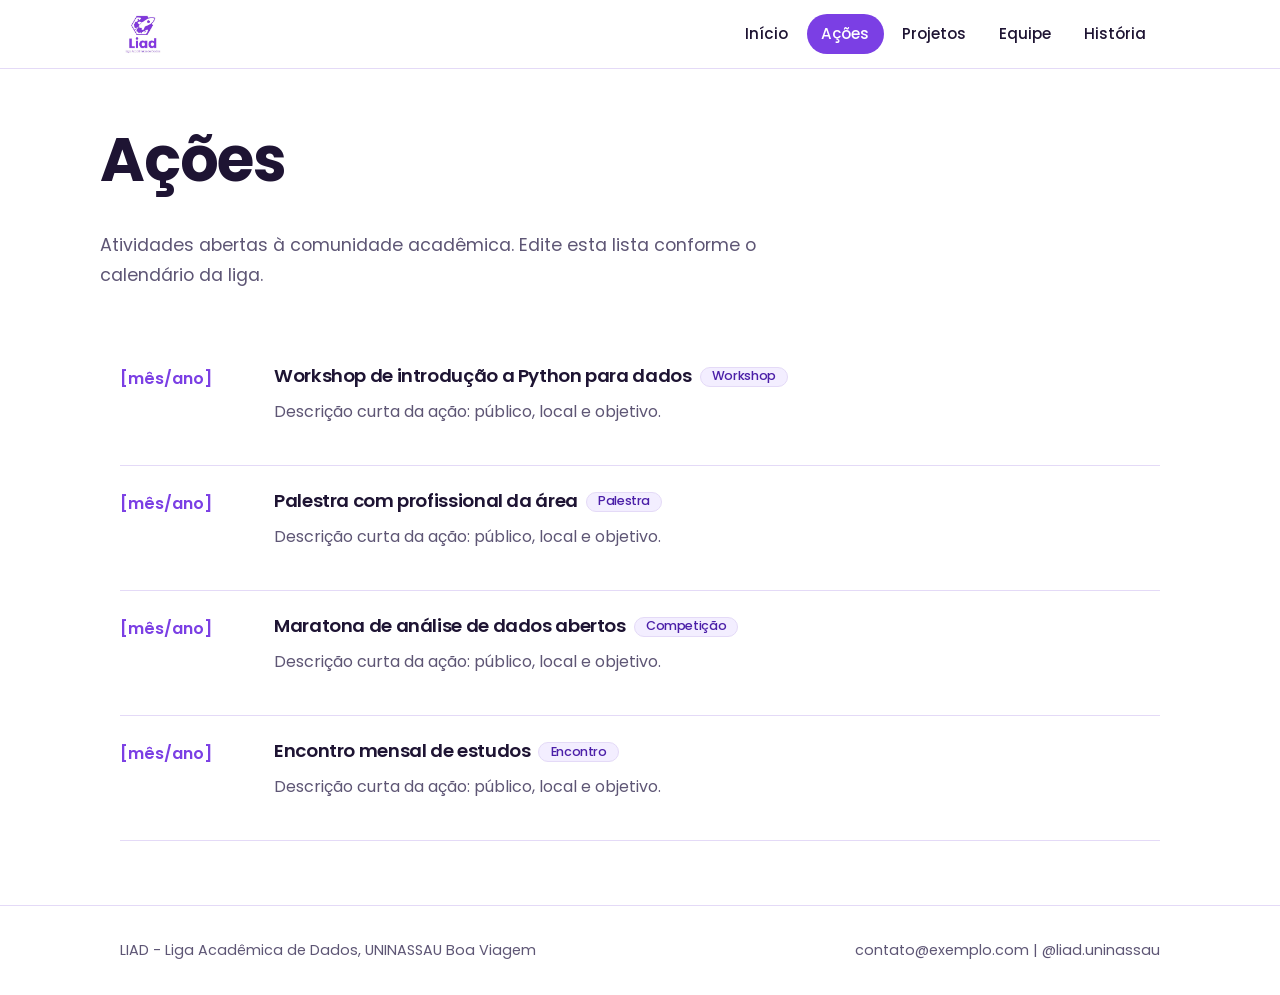
==== acoes.html @ dee8a7f7 "Add files via upload" ====
<!doctype html>
<html lang="pt-BR"><head><meta charset="utf-8"><meta name="viewport" content="width=device-width,initial-scale=1">
<title>Ações | LIAD UNINASSAU</title><meta name="description" content="Ações da LIAD: workshops, minicursos e encontros.">
<link rel="icon" href="assets/logo.png">
<link rel="preconnect" href="https://fonts.googleapis.com"><link rel="preconnect" href="https://fonts.gstatic.com" crossorigin>
<link href="https://fonts.googleapis.com/css2?family=Poppins:wght@400;500;600;700&display=swap" rel="stylesheet">
<link rel="stylesheet" href="style.css"></head>
<body><header id="site-header"></header>
<main>
<div class="wrap page-head"><h1>Ações</h1><p>Atividades abertas à comunidade acadêmica. Edite esta lista conforme o calendário da liga.</p></div>
<section style="padding-top:1rem"><div class="wrap"><ul class="list">
<li class="item"><time>[mês/ano]</time><div><h3>Workshop de introdução a Python para dados<span class="tag">Workshop</span></h3><p class="mut">Descrição curta da ação: público, local e objetivo.</p></div></li>
<li class="item"><time>[mês/ano]</time><div><h3>Palestra com profissional da área<span class="tag">Palestra</span></h3><p class="mut">Descrição curta da ação: público, local e objetivo.</p></div></li>
<li class="item"><time>[mês/ano]</time><div><h3>Maratona de análise de dados abertos<span class="tag">Competição</span></h3><p class="mut">Descrição curta da ação: público, local e objetivo.</p></div></li>
<li class="item"><time>[mês/ano]</time><div><h3>Encontro mensal de estudos<span class="tag">Encontro</span></h3><p class="mut">Descrição curta da ação: público, local e objetivo.</p></div></li></ul></div></section>
</main>
<footer id="site-footer"></footer>
<script src="layout.js"></script></body></html>
---- style.css ----
:root{--v:#7B3FE4;--vd:#4B1FA8;--ink:#1E1433;--mut:#5E5675;--lav:#F3EEFF;--line:#E4DAF7;--bg:#fff;--hex:polygon(50% 0,100% 25%,100% 75%,50% 100%,0 75%,0 25%)}
@media(prefers-color-scheme:dark){:root:not([data-force-light]){--ink:#F1EBFF;--mut:#B7AACF;--lav:#241942;--line:#3A2D5E;--bg:#150E26;--v:#A07BF2;--vd:#C9B2FF}}
*{box-sizing:border-box}
html{scroll-behavior:smooth}
body{margin:0;font:400 1rem/1.7 'Poppins',system-ui,sans-serif;color:var(--ink);background:var(--bg)}
img{max-width:100%}
a{color:var(--v)}
:focus-visible{outline:3px solid var(--v);outline-offset:3px;border-radius:4px}
.wrap{max-width:1080px;margin:0 auto;padding:0 1.25rem}
header{position:sticky;top:0;z-index:10;background:color-mix(in srgb,var(--bg) 92%,transparent);backdrop-filter:blur(8px);border-bottom:1px solid var(--line)}
header .wrap{display:flex;align-items:center;justify-content:space-between;height:68px}
.brand img{height:46px;display:block}
@media(prefers-color-scheme:dark){.brand img{background:#fff;border-radius:8px;padding:2px 6px}}
nav ul{display:flex;gap:.25rem;list-style:none;margin:0;padding:0}
nav a{display:block;padding:.45rem .9rem;border-radius:999px;text-decoration:none;color:var(--ink);font-weight:500;font-size:.95rem}
nav a:hover{background:var(--lav)}
nav a[aria-current=page]{background:var(--v);color:#fff}
.menu-btn{display:none;background:none;border:1px solid var(--line);color:var(--ink);border-radius:8px;padding:.4rem .7rem;font:inherit;cursor:pointer}
@media(max-width:760px){.menu-btn{display:block}nav{display:none;position:absolute;top:68px;left:0;right:0;background:var(--bg);border-bottom:1px solid var(--line);padding:.75rem 1.25rem}nav.open{display:block}nav ul{flex-direction:column}}
h1,h2,h3{line-height:1.15;margin:0 0 .6em;letter-spacing:-.02em}
h1{font-size:clamp(2.2rem,5.5vw,3.8rem);font-weight:700}
h2{font-size:clamp(1.5rem,3vw,2.1rem);font-weight:600}
h3{font-size:1.15rem;font-weight:600}
p{margin:0 0 1em;max-width:62ch}
.mut{color:var(--mut)}
section{padding:4rem 0}
.alt{background:var(--lav)}
.btn{display:inline-block;padding:.75rem 1.5rem;border-radius:999px;background:var(--v);color:#fff;text-decoration:none;font-weight:600;margin:0 .5rem .5rem 0;border:2px solid var(--v)}
.btn:hover{background:var(--vd);border-color:var(--vd)}
.btn.ghost{background:none;color:var(--v)}
.btn.ghost:hover{background:var(--lav)}
.hero{padding:4.5rem 0 3.5rem}
.hero .wrap{display:grid;grid-template-columns:1.2fr 1fr;gap:2rem;align-items:center}
@media(max-width:860px){.hero .wrap{grid-template-columns:1fr}.cluster{order:-1;max-width:340px;margin:0 auto}}
.cluster{position:relative;aspect-ratio:1/1.05;width:100%;max-width:440px;justify-self:center}
.cluster .h{position:absolute;width:46%;aspect-ratio:.866/1;clip-path:var(--hex);display:grid;place-items:center;text-align:center;font-weight:600;font-size:clamp(.8rem,1.6vw,1.05rem);padding:.5rem}
.h1{left:27%;top:0;background:var(--v);color:#fff}
.h2{left:0;top:30%;background:var(--lav);color:var(--vd)}
.h3{left:54%;top:30%;background:var(--vd);color:#fff}
.h4{left:27%;top:60%;background:var(--line);color:var(--vd)}
.page-head{padding:3.5rem 0 1rem}
.page-head p{font-size:1.1rem;color:var(--mut)}
.links{list-style:none;margin:0;padding:0;border-top:1px solid var(--line)}
.links a{display:flex;justify-content:space-between;gap:1rem;padding:1.4rem .25rem;border-bottom:1px solid var(--line);text-decoration:none;color:var(--ink);font-size:1.3rem;font-weight:600}
.links a span{font-weight:400;font-size:.95rem;color:var(--mut);max-width:36ch;text-align:right}
.links a:hover{color:var(--v);padding-left:.75rem;transition:padding .2s}
@media(max-width:640px){.links a{flex-direction:column}.links a span{text-align:left}}
.list{list-style:none;margin:0;padding:0}
.item{display:grid;grid-template-columns:130px 1fr;gap:1.5rem;padding:1.5rem 0;border-bottom:1px solid var(--line)}
.item time{font-weight:600;color:var(--v)}
@media(max-width:640px){.item{grid-template-columns:1fr;gap:.25rem}}
.tag{display:inline-block;font-size:.8rem;font-weight:500;padding:.1rem .7rem;border-radius:999px;background:var(--lav);color:var(--vd);border:1px solid var(--line);margin-left:.5rem;vertical-align:middle}
.grid{display:grid;grid-template-columns:repeat(auto-fill,minmax(260px,1fr));gap:2.25rem 1.5rem}
.proj{border-left:4px solid var(--v);padding:.25rem 0 .25rem 1.25rem}
.person{display:flex;gap:1rem;align-items:center}
.avatar{flex:none;width:84px;aspect-ratio:.866/1;clip-path:var(--hex);background:var(--v);color:#fff;display:grid;place-items:center;font-weight:700;font-size:1.3rem}
.avatar img{width:100%;height:100%;object-fit:cover}
.person h3{margin:0}
.person p{margin:0;font-size:.9rem;color:var(--mut)}
.tl{list-style:none;margin:0;padding:0 0 0 1.75rem;border-left:3px solid var(--line)}
.tl li{position:relative;padding-bottom:2rem}
.tl li::before{content:"";position:absolute;left:calc(-1.75rem - 8px);top:.45rem;width:13px;height:13px;border-radius:50%;background:var(--v);border:3px solid var(--bg)}
.tl strong{display:block;color:var(--v)}
footer{border-top:1px solid var(--line);padding:2rem 0;color:var(--mut);font-size:.9rem}
footer .wrap{display:flex;flex-wrap:wrap;justify-content:space-between;gap:.5rem}
@media(prefers-reduced-motion:reduce){*{transition:none!important;scroll-behavior:auto!important}}
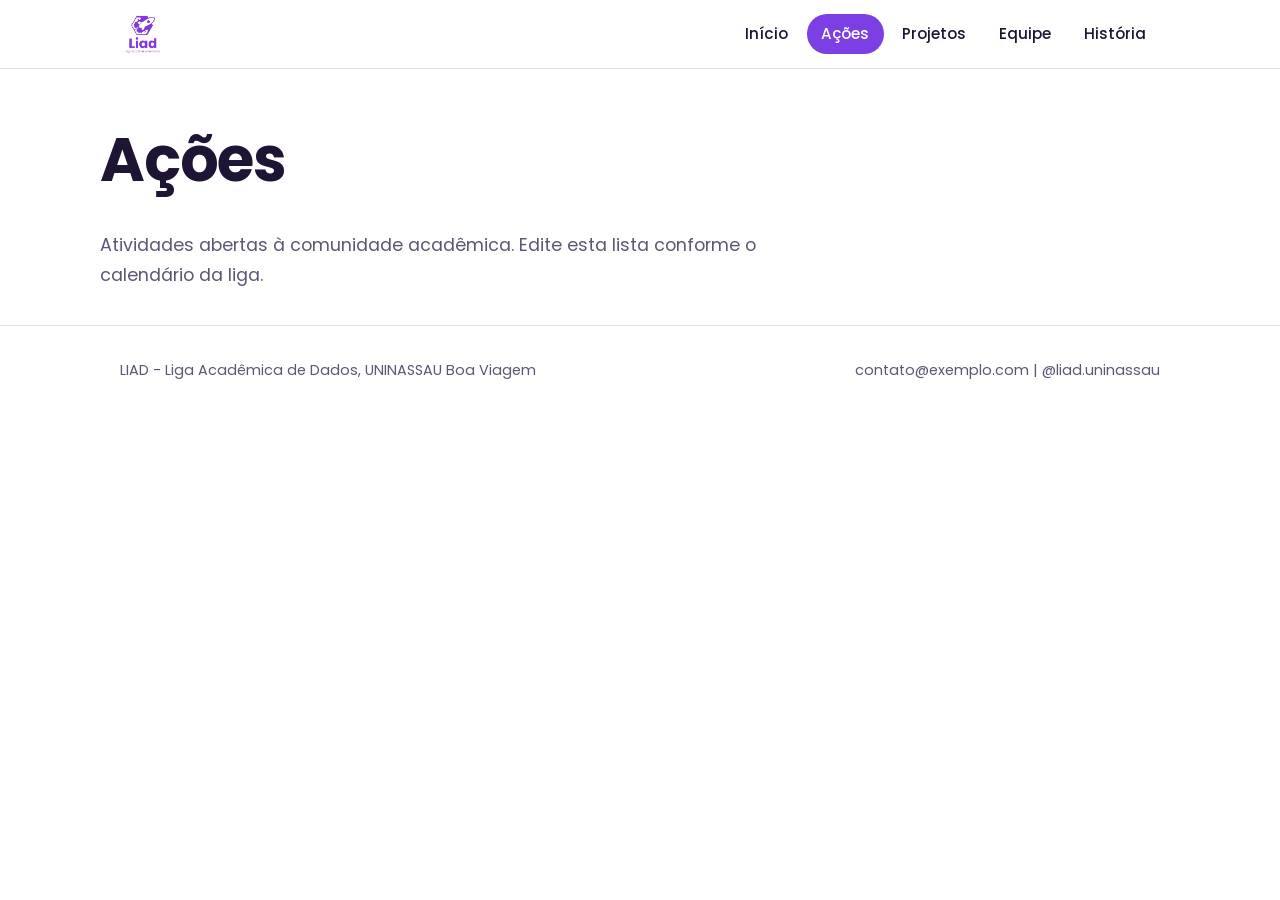
==== commit bfb33c31: "Update acoes.html" ====
--- a/acoes.html
+++ b/acoes.html
@@ -8,11 +8,13 @@
 <body><header id="site-header"></header>
 <main>
 <div class="wrap page-head"><h1>Ações</h1><p>Atividades abertas à comunidade acadêmica. Edite esta lista conforme o calendário da liga.</p></div>
+<!--
 <section style="padding-top:1rem"><div class="wrap"><ul class="list">
 <li class="item"><time>[mês/ano]</time><div><h3>Workshop de introdução a Python para dados<span class="tag">Workshop</span></h3><p class="mut">Descrição curta da ação: público, local e objetivo.</p></div></li>
 <li class="item"><time>[mês/ano]</time><div><h3>Palestra com profissional da área<span class="tag">Palestra</span></h3><p class="mut">Descrição curta da ação: público, local e objetivo.</p></div></li>
 <li class="item"><time>[mês/ano]</time><div><h3>Maratona de análise de dados abertos<span class="tag">Competição</span></h3><p class="mut">Descrição curta da ação: público, local e objetivo.</p></div></li>
 <li class="item"><time>[mês/ano]</time><div><h3>Encontro mensal de estudos<span class="tag">Encontro</span></h3><p class="mut">Descrição curta da ação: público, local e objetivo.</p></div></li></ul></div></section>
+-->
 </main>
 <footer id="site-footer"></footer>
 <script src="layout.js"></script></body></html>
